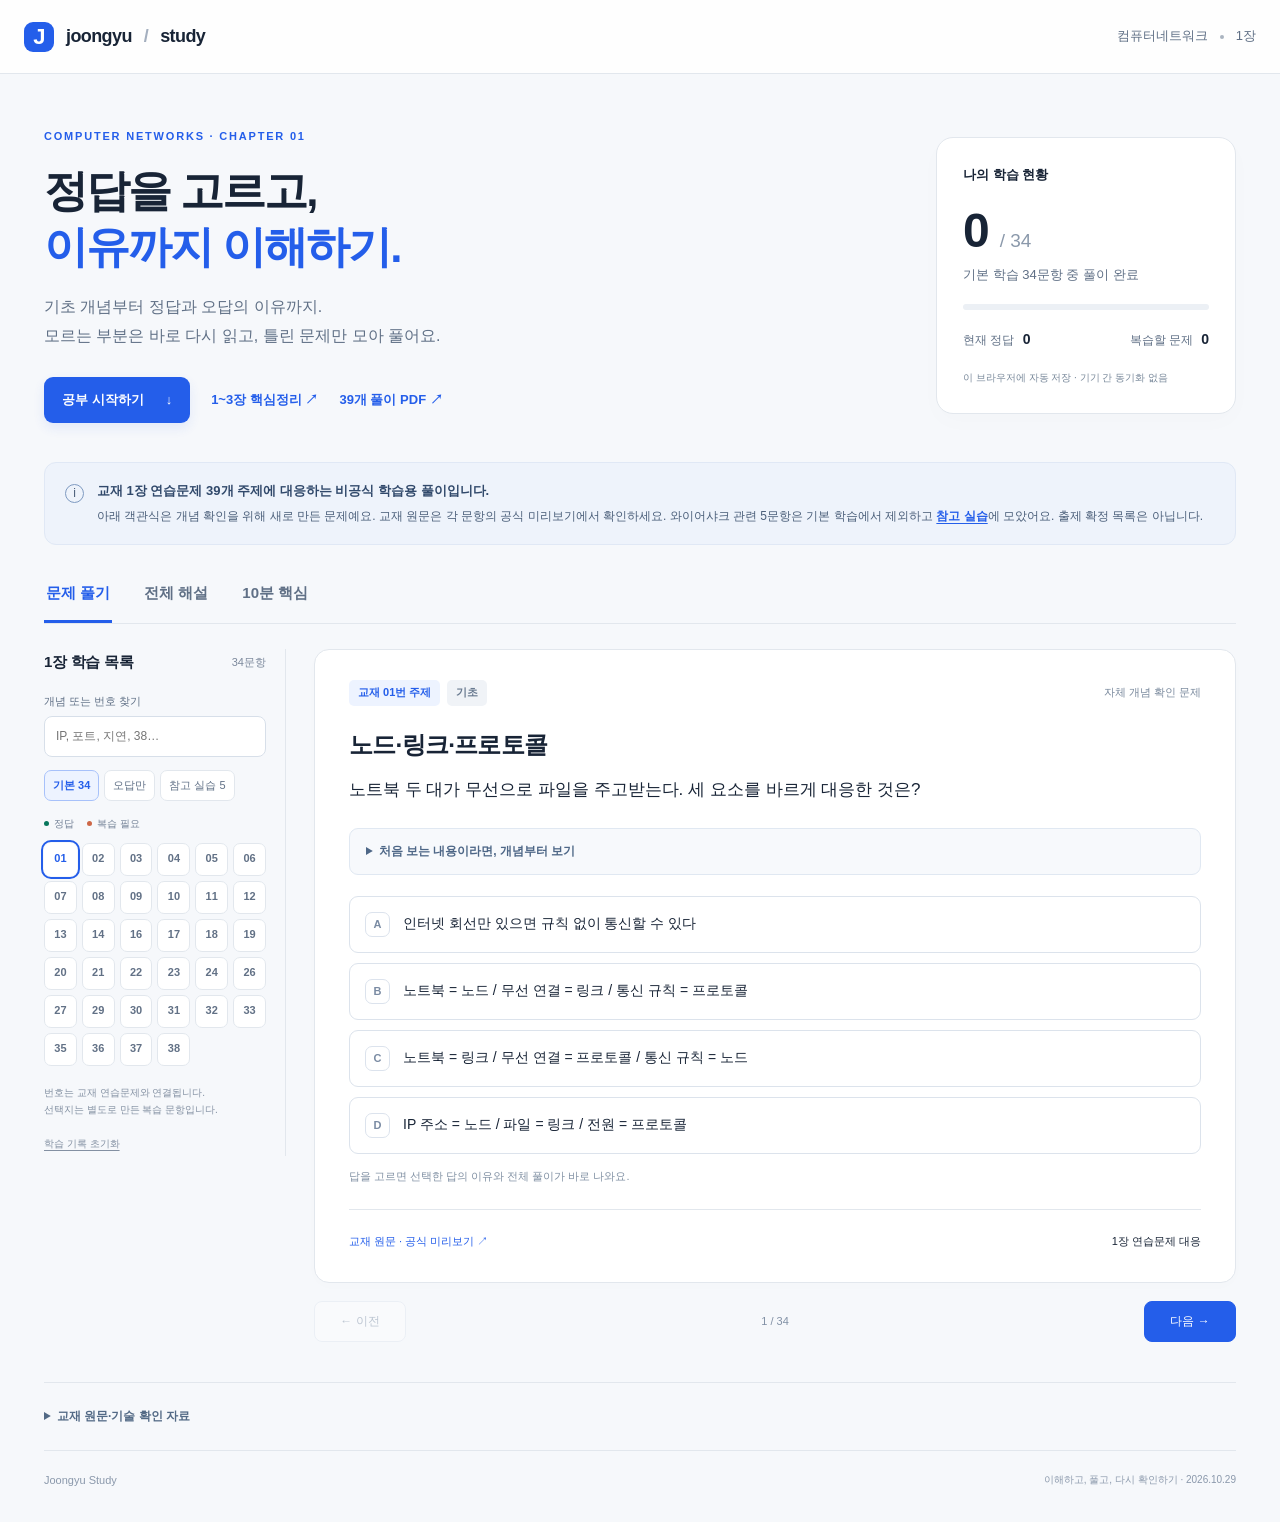
==== study/index.html @ d6a1cbd2 "Add interactive network study guide with explained answers at /study" ====
<!doctype html>
<html lang="ko">
<head>
  <meta charset="utf-8">
  <meta name="viewport" content="width=device-width,initial-scale=1">
  <meta name="theme-color" content="#2563eb">
  <meta name="description" content="컴퓨터네트워크 1장 39개 주제. 개념부터 정답·오답의 이유, 서술형 답안까지. 휴대폰에서 이어서 공부하세요.">
  <title>컴퓨터네트워크 · Joongyu Study</title>
  <link rel="icon" href="icon.svg" type="image/svg+xml">
  <link rel="stylesheet" href="style.css?v=20261029-1">
  <script defer src="data.js?v=20261029-1"></script>
  <script defer src="app.js?v=20261029-1"></script>
</head>
<body>
  <a class="skip" href="#workspace">학습으로 바로가기</a>
  <header class="topbar"><a class="brand" href="./"><span class="brand-icon">J</span> joongyu<span class="brand-slash">/</span><strong>study</strong></a><span class="top-meta">컴퓨터네트워크 <span class="dot"></span> 1장</span></header>
  <main>
    <section class="hero">
      <div><p class="eyebrow">COMPUTER NETWORKS · CHAPTER 01</p><h1>정답을 고르고,<br><span>이유까지 이해하기.</span></h1><p class="intro">기초 개념부터 정답과 오답의 이유까지.<br class="desktop-break"> 모르는 부분은 바로 다시 읽고, 틀린 문제만 모아 풀어요.</p><div class="hero-links"><a class="primary-link" href="#workspace">공부 시작하기 <span>↓</span></a><a href="notes.html">1~3장 핵심정리 ↗</a><a href="chapter1-solutions.pdf" target="_blank" rel="noopener">39개 풀이 PDF ↗</a></div></div>
      <aside class="progress-card" aria-label="학습 현황"><p>나의 학습 현황</p><div class="progress-number"><strong id="solved-count">0</strong><span>/ 34</span></div><p id="progress-label">기본 학습 34문항 중 풀이 완료</p><div class="track"><div id="progress-fill"></div></div><div class="progress-bottom"><span>현재 정답 <b id="correct-count">0</b></span><span>복습할 문제 <b id="wrong-count">0</b></span></div><small id="save-status">이 브라우저에 자동 저장 · 기기 간 동기화 없음</small></aside>
    </section>
    <div class="scope-note"><span class="note-symbol">i</span><div><strong>교재 1장 연습문제 39개 주제에 대응하는 비공식 학습용 풀이입니다.</strong><p>아래 객관식은 개념 확인을 위해 새로 만든 문제예요. 교재 원문은 각 문항의 공식 미리보기에서 확인하세요. 와이어샤크 관련 5문항은 기본 학습에서 제외하고 <button class="text-button" id="extra-shortcut">참고 실습</button>에 모았어요. 출제 확정 목록은 아닙니다.</p></div></div>
    <section id="workspace" class="workspace" aria-label="학습 공간">
      <div class="view-tabs" role="tablist" aria-label="학습 방식"><button role="tab" id="tab-quiz" aria-controls="quiz-view" aria-selected="true" data-view="quiz">문제 풀기</button><button role="tab" id="tab-read" aria-controls="read-view" aria-selected="false" data-view="read">전체 해설</button><button role="tab" id="tab-cram" aria-controls="cram-view" aria-selected="false" data-view="cram">10분 핵심</button></div>
      <div class="study-layout" id="study-layout">
        <aside class="sidebar"><div class="sidebar-heading"><h2>1장 학습 목록</h2><span id="list-count">34문항</span></div><label class="search-label" for="search">개념 또는 번호 찾기</label><input type="search" id="search" placeholder="IP, 포트, 지연, 38…" autocomplete="off"><div class="filters" aria-label="문제 범위"><button class="active" data-filter="core" aria-pressed="true">기본 34</button><button data-filter="wrong" aria-pressed="false">오답만</button><button data-filter="extra" aria-pressed="false">참고 실습 5</button></div><div class="legend"><span><i class="good-dot"></i> 정답</span><span><i class="bad-dot"></i> 복습 필요</span></div><nav id="question-nav" aria-label="문제 선택"></nav><p class="sidebar-foot">번호는 교재 연습문제와 연결됩니다.<br>선택지는 별도로 만든 복습 문항입니다.</p><button id="reset" class="reset">학습 기록 초기화</button></aside>
        <div class="content-area"><section id="quiz-view" role="tabpanel" aria-labelledby="tab-quiz"><div id="quiz"></div></section><section id="read-view" role="tabpanel" aria-labelledby="tab-read" hidden><div class="read-heading"><h2>개념부터 서술형 답안까지</h2><p>문항을 열면 개념, 풀이 순서, 답안 예시를 이어서 읽을 수 있어요.</p></div><div id="read-list"></div></section></div>
      </div>
      <section id="cram-view" role="tabpanel" aria-labelledby="tab-cram" hidden>
        <div class="cram-heading"><p class="eyebrow">LAST 10 MINUTES</p><h2>이유와 함께 기억할 여덟 가지</h2><p>1장 개념 복습용입니다. 전체 시험 범위 1~3장은 <a href="notes.html">핵심정리</a>에서 이어 보세요.</p></div>
        <div class="cram-grid">
          <article><span>01 / 주소</span><h3>IP는 목적지, MAC은 다음 전달 대상</h3><p>원격 서버로 보낼 때 목적지 IP는 서버, 첫 프레임의 목적지 MAC은 게이트웨이. 포트는 호스트 안의 통신 종점을 구분한다.</p><b>라우터마다 MAC은 바뀌어도 종단 IP는 보통 유지. NAT는 예외.</b></article>
          <article><span>02 / 계층</span><h3>세그먼트 → 패킷 → 프레임</h3><p>응용 데이터를 TCP 세그먼트에, 세그먼트를 IP 패킷에, 패킷을 링크 프레임에 넣는다. 수신은 역순이다.</p><b>스위치는 MAC, 라우터는 IP를 기준으로 전달.</b></article>
          <article><span>03 / 단위</span><h3>200 Mbps ÷ 8 = 25 MB/s</h3><p>1 byte는 8 bit. b와 B를 구분한다. 회선 속도는 실제 파일 처리량의 보장이 아니다.</p><b>bit → byte는 ÷8. 반대는 ×8.</b></article>
          <article><span>04 / 성능</span><h3>대역폭이 넓어도 지연은 클 수 있다</h3><p>전송 지연은 L/R, 전파 지연은 d/v. 큐잉·처리 지연도 있다. 실시간 통신은 지터와 손실도 중요하다.</p><b>많이 보낼 수 있는가 ≠ 빨리 도착하는가.</b></article>
          <article><span>05 / ping</span><h3>ICMP 성공이 웹 성공은 아니다</h3><p>ping은 도달성과 RTT의 단서다. 웹은 DNS, TCP 또는 QUIC, TLS, HTTP도 통과해야 한다.</p><b>ping 실패도 ICMP 차단 때문일 수 있다.</b></article>
          <article><span>06 / tracert</span><h3>한 홉의 RTT는 내 PC 기준 왕복 시간</h3><p>바로 앞 홉과의 구간 지연이 아니다. 별표는 탐색 응답을 못 받았다는 뜻이며 단선 확정은 아니다.</p><b>한 홉만 느림과 이후 홉도 계속 느림을 구분.</b></article>
          <article><span>07 / DNS</span><h3>이름 문제와 연결 문제를 나눠 보기</h3><p>IP는 되는데 이름을 못 찾으면 nslookup. IP가 여러 개 나오는 것은 CDN·부하 분산일 수 있다.</p><b>DNS 정상이어도 포트·TLS·앱은 따로 확인.</b></article>
          <article><span>08 / 서술형</span><h3>결론 → 이유 → 확인 방법 → 한계</h3><p>“게이트웨이는 되지만 외부 IP가 실패하므로 WAN·경로·정책을 조사한다. 다른 목적지와 앱도 비교하며 ICMP 차단 가능성은 남겨 둔다.”</p><b>무조건·항상으로 단정하기보다 근거로 범위를 좁히기.</b></article>
        </div>
      </section>
    </section>
    <details class="sources"><summary>교재 원문·기술 확인 자료</summary><p>진혜진, 『컴퓨터 네트워크: 와이어샤크, 패킷 트레이서와 함께하는』(한빛아카데미, 2026), 1장 연습문제 주제와 번호를 기준으로 작성한 자체 해설입니다. 출판사·교수자의 공식 답안이나 채점 기준은 아닙니다.</p><ul><li>공식 미리보기: <a href="https://preview2.hanbit.co.kr/books/lalc/#p=26" target="_blank" rel="noopener">1~17번</a> · <a href="https://preview2.hanbit.co.kr/books/lalc/#p=27" target="_blank" rel="noopener">18~29번</a> · <a href="https://preview2.hanbit.co.kr/books/lalc/#p=28" target="_blank" rel="noopener">30~39번</a></li><li>Microsoft Learn: <a href="https://learn.microsoft.com/en-us/windows-server/administration/windows-commands/ping">ping</a> · <a href="https://learn.microsoft.com/en-us/windows-server/administration/windows-commands/tracert">tracert</a> · <a href="https://learn.microsoft.com/en-us/windows-server/administration/windows-commands/ipconfig">ipconfig</a> · <a href="https://learn.microsoft.com/en-us/windows-server/administration/windows-commands/nslookup">nslookup</a> · <a href="https://learn.microsoft.com/en-us/powershell/module/nettcpip/test-netconnection">Test-NetConnection</a></li><li>프로토콜: <a href="https://www.rfc-editor.org/rfc/rfc791.html">IPv4 · RFC 791</a> · <a href="https://www.rfc-editor.org/rfc/rfc826">ARP · RFC 826</a></li><li>참고 실습: Wireshark <a href="https://wiki.wireshark.org/captureFilters">캡처 필터</a> · <a href="https://www.wireshark.org/docs/man-pages/wireshark-filter">표시 필터</a></li></ul><p>39번은 실험 설계 예시이며 실제 측정 결과가 아닙니다. 학습 기록은 현재 브라우저에만 저장됩니다.</p></details>
  </main>
  <footer>Joongyu Study <span>이해하고, 풀고, 다시 확인하기 · 2026.10.29</span></footer>
  <noscript><p>문제 풀기에는 JavaScript가 필요합니다. <a href="chapter1-solutions.pdf">전체 풀이 PDF</a>로 읽을 수 있습니다.</p></noscript>
</body>
</html>
---- study/style.css ----
:root{--blue:#245eea;--blue-pale:#edf3ff;--ink:#182436;--muted:#607086;--line:#e2e7ed;--green:#08775c;--red:#b74627;--paper:#fff;--bg:#f6f8fb;font-family:Inter,-apple-system,BlinkMacSystemFont,"Segoe UI","Apple SD Gothic Neo","Malgun Gothic",sans-serif;color-scheme:light}
*{box-sizing:border-box}body{margin:0;background:var(--bg);color:var(--ink);font-size:16px;line-height:1.75}button,input{font:inherit}button,a,input,summary{ -webkit-tap-highlight-color:transparent}button,a{touch-action:manipulation}button{cursor:pointer}a{color:var(--blue);text-underline-offset:4px}button:focus-visible,a:focus-visible,input:focus-visible,summary:focus-visible{outline:3px solid #6c96f4;outline-offset:4px}[hidden]{display:none!important}button:disabled{cursor:default}.skip{position:fixed;left:16px;top:-80px;z-index:99;background:white;padding:12px}.skip:focus{top:12px}.topbar{height:74px;border-bottom:1px solid var(--line);display:flex;align-items:center;justify-content:space-between;padding:0 max(24px,calc((100% - 1240px)/2));background:#ffffffd9}.brand{display:flex;align-items:center;gap:9px;color:var(--ink);text-decoration:none;font-size:18px;font-weight:600;letter-spacing:-.6px}.brand strong{font-weight:750}.brand-icon{width:30px;height:30px;border-radius:9px;background:var(--blue);color:white;text-align:center;line-height:29px;font-size:22px;margin-right:3px}.brand-slash{color:#a4afbf;margin:0 3px}.top-meta{font-size:13px;color:var(--muted);display:flex;gap:12px;align-items:center}.dot{height:4px;width:4px;border-radius:50%;background:#aab4c0}main{max-width:1240px;margin:0 auto;padding:0 24px}.hero{display:grid;grid-template-columns:1fr 300px;align-items:center;gap:60px;padding:53px 0 39px}.eyebrow{font-size:11px;font-weight:750;letter-spacing:1.8px;color:var(--blue);margin:0 0 17px}h1{font-size:44px;line-height:1.27;letter-spacing:-2px;margin:0 0 18px;font-weight:780}h1 span{color:var(--blue)}.intro{font-size:16px;color:var(--muted);margin:0;line-height:1.8}.hero-links{display:flex;align-items:center;gap:21px;margin-top:26px;font-size:13px;flex-wrap:wrap}.hero-links a{text-decoration:none;font-weight:650}.hero-links .primary-link{background:var(--blue);color:white;border-radius:9px;padding:12px 18px;display:flex;gap:22px;box-shadow:0 5px 12px #245eea19}.progress-card{border:1px solid var(--line);background:white;border-radius:17px;padding:26px;box-shadow:0 8px 25px #18365804}.progress-card p{font-size:13px;margin:0;color:var(--muted)}.progress-card>p:first-child{font-weight:650;color:var(--ink)}.progress-number{display:flex;align-items:baseline;gap:12px;margin:10px 0 0}.progress-number strong{font-size:48px;letter-spacing:-2px;line-height:1.4}.progress-number span{color:#8b99ab;font-size:19px}.track{height:6px;border-radius:8px;background:#ecf0f5;margin:17px 0}.track>div{height:100%;width:0;background:var(--blue);border-radius:8px;transition:width .25s}.progress-bottom{display:flex;justify-content:space-between;font-size:12px;color:var(--muted)}.progress-bottom b{margin-left:5px;font-size:14px;color:var(--ink)}.progress-card small{display:block;font-size:10px;color:#78889a;margin-top:18px}.scope-note{display:flex;gap:13px;background:#eef3fb;border:1px solid #e0e8f5;padding:17px 20px;border-radius:12px;font-size:12px;color:#4b5f7a;margin-bottom:35px}.scope-note strong{color:#31496b;font-size:13px}.scope-note p{margin:3px 0 0}.note-symbol{flex:0 0 19px;height:19px;line-height:17px;border:1px solid #7e9ac1;border-radius:50%;text-align:center;margin-top:4px;font-size:12px}.text-button{border:0;padding:0;background:none;text-decoration:underline;text-underline-offset:3px;color:var(--blue);font-size:inherit;font-weight:650}.workspace{scroll-margin-top:20px}.view-tabs{display:flex;gap:30px;border-bottom:1px solid var(--line);margin-bottom:25px}.view-tabs button{border:0;border-bottom:3px solid transparent;background:transparent;color:var(--muted);padding:0 2px 14px;font-weight:650;font-size:15px}.view-tabs button[aria-selected=true]{color:var(--blue);border-color:var(--blue)}.study-layout{display:grid;grid-template-columns:242px minmax(0,1fr);gap:28px;align-items:start}.sidebar{position:sticky;top:18px;padding-right:19px;border-right:1px solid var(--line)}.sidebar-heading{display:flex;align-items:center;justify-content:space-between;margin-bottom:16px}.sidebar h2{font-size:15px;margin:0;letter-spacing:-.3px}.sidebar-heading>span{color:#7b889b;font-size:11px}.search-label{font-size:11px;color:var(--muted);display:block;margin-bottom:5px}input[type=search]{width:100%;min-width:0;border:1px solid #d7dfe9;background:white;border-radius:8px;padding:9px 11px;font-size:12px;color:var(--ink)}.filters{display:flex;flex-wrap:wrap;gap:5px;margin:13px 0}.filters button{border:1px solid var(--line);background:white;color:var(--muted);padding:5px 8px;border-radius:7px;font-size:11px;white-space:nowrap}.filters button.active{color:var(--blue);background:var(--blue-pale);border-color:#a7c1fa;font-weight:700}.legend{display:flex;gap:13px;color:#738196;font-size:10px;margin:14px 0 10px}.legend span{display:flex;align-items:center;gap:5px}.good-dot,.bad-dot{height:5px;width:5px;border-radius:50%;background:var(--green)}.bad-dot{background:#cd6747}#question-nav{display:grid;grid-template-columns:repeat(6,1fr);gap:5px}.number{border:1px solid var(--line);background:white;border-radius:7px;height:33px;color:#627186;font-size:11px;font-weight:650;position:relative}.number.done{background:#ecf8f2;color:var(--green);border-color:#b7dfd0}.number.wrong{background:#fff2ec;color:var(--red);border-color:#efc3b4}.number.current{outline:2px solid var(--blue);outline-offset:1px;color:var(--blue);border-color:transparent}.number .status-mark{position:absolute;right:1px;bottom:-3px;font-size:8px}.sidebar-foot{font-size:10px;color:#8390a2;line-height:1.7;margin-top:18px}.reset{border:0;padding:3px 0;background:transparent;font-size:10px;color:#8390a2;text-decoration:underline;text-underline-offset:3px}.question-card{border:1px solid var(--line);border-radius:15px;background:white;padding:30px 34px;box-shadow:0 3px 16px #15254203}.question-meta{display:flex;justify-content:space-between;gap:10px;align-items:center;font-size:11px;color:#78889c;margin-bottom:21px}.pills{display:flex;gap:7px;flex-wrap:wrap}.pill{padding:3px 9px;background:#f0f3f7;color:#697a90;border-radius:5px;font-weight:600}.pill.blue{background:var(--blue-pale);color:var(--blue)}.pill.orange{background:#fff1e8;color:#9d5b1a}.question-card h2{font-size:24px;line-height:1.5;letter-spacing:-.7px;margin:0 0 12px}.prompt{margin:0 0 23px;font-size:17px;line-height:1.8;font-weight:500;word-break:keep-all;overflow-wrap:anywhere}.concept-before{margin:0 0 21px;border:1px solid #e0e8f2;background:#f7f9fc;border-radius:9px;padding:12px 16px}.concept-before summary{font-size:12px;color:#4e6787;cursor:pointer;font-weight:650}.concept-before p{font-size:14px;margin:12px 0 0;color:#4a5e76}.answers{display:grid;gap:10px}.option{display:flex;gap:13px;align-items:flex-start;text-align:left;width:100%;background:white;border:1px solid #dce3ec;padding:15px;border-radius:9px;color:var(--ink);font-size:14px;line-height:1.7;transition:border-color .15s,background .15s}.option:hover:not(:disabled){border-color:#8faef0;background:#f8faff}.letter{border:1px solid #dce3ed;display:grid;place-items:center;flex:0 0 25px;height:25px;border-radius:7px;font-size:11px;font-weight:700;color:#7a8ba3;background:white}.option.correct{background:#eef9f4;border-color:#8dcab5}.option.correct .letter{background:var(--green);color:white;border-color:var(--green)}.option.incorrect{background:#fff4ee;border-color:#e3ad98}.option.incorrect .letter{background:var(--red);border-color:var(--red);color:white}.option.dimmed{color:#8090a4;background:#fafbfc;border-color:#e9edf2}.option-text{flex:1}.option-tag{display:block;font-size:11px;font-weight:700;margin-top:3px;color:var(--green)}.incorrect .option-tag{color:var(--red)}.answer-hint{font-size:11px;color:#8090a3;margin:13px 0 0}.feedback{margin-top:26px;padding-top:24px;border-top:1px solid var(--line)}.feedback-top{display:flex;gap:10px;align-items:center;margin-bottom:17px}.result-icon{height:28px;width:28px;border-radius:50%;background:#e2f4eb;color:var(--green);text-align:center;font-size:16px;line-height:28px}.feedback.is-wrong .result-icon{background:#fce8dd;color:var(--red)}.feedback-top h3{margin:0;font-size:19px;letter-spacing:-.4px}.reason-block{padding:16px 19px;border-radius:9px;background:#f0f8f4;font-size:14px;color:#285b4b;margin-bottom:12px}.reason-block.wrong-reason{background:#fff3ec;color:#8b442f}.reason-block strong{font-size:12px;display:block;margin-bottom:6px}.reason-block p{margin:0}.lesson-block{margin-top:24px}.lesson-block h3{font-size:15px;letter-spacing:-.3px;margin:0 0 10px}.lesson-block h3 span{display:inline-block;color:var(--blue);font-size:10px;padding:2px 7px;border-radius:4px;background:var(--blue-pale);margin-right:7px;vertical-align:2px}.lesson-block p,.lesson-block li{font-size:14px;line-height:1.9;color:#43566f}.lesson-block p{margin:0}.steps{padding-left:21px;margin:0}.steps li{padding-left:4px;margin:7px 0}.model-answer{border-left:3px solid #749bf0;background:#f5f8ff;padding:15px 18px;border-radius:0 8px 8px 0}.remember{background:#182f53;color:#eaf1ff;border-radius:9px;padding:14px 18px;margin-top:22px;font-size:13px;line-height:1.7}.remember strong{display:block;font-size:10px;font-weight:650;color:#b7cef3;margin-bottom:5px;letter-spacing:1px}.alternative-reasons{border:1px solid var(--line);border-radius:9px;padding:13px 16px;margin:20px 0}.alternative-reasons summary{font-size:12px;font-weight:650;color:#5e7089;cursor:pointer}.alternative{padding-top:13px;font-size:13px}.alternative b{font-weight:650}.alternative p{color:var(--muted);margin:4px 0 0;font-size:12px;line-height:1.8}.question-footer{display:flex;justify-content:space-between;gap:15px;align-items:center;padding-top:22px;margin-top:23px;border-top:1px solid var(--line);font-size:11px}.question-footer a{text-decoration:none}.question-footer button{background:white;border:0;color:#6c7f98;font-size:11px;padding:4px}.navigation{display:flex;justify-content:space-between;align-items:center;gap:10px;margin-top:18px}.navigation button{background:white;border:1px solid #d7e0ec;border-radius:8px;padding:9px 17px;font-size:12px;color:#536a87;min-width:92px}.navigation button.next{color:white;background:var(--blue);border-color:var(--blue)}.navigation button:disabled{opacity:.35}.navigation span{font-size:11px;color:#8190a5}.empty{border:1px dashed #ccd8e6;border-radius:15px;padding:60px 25px;text-align:center;background:white}.empty h2{font-size:20px}.empty p{color:var(--muted);font-size:14px}.empty button{padding:10px 18px;color:white;background:var(--blue);border:0;border-radius:8px;font-size:13px}.read-heading h2{font-size:23px;letter-spacing:-.8px;margin:0 0 8px}.read-heading p{font-size:13px;color:var(--muted);margin:0 0 23px}.read-item{border:1px solid var(--line);background:white;border-radius:12px;margin-bottom:11px;padding:19px 23px}.read-item>summary{cursor:pointer;font-size:15px;font-weight:650;list-style:none;display:flex;gap:12px;align-items:center}.read-item>summary::-webkit-details-marker{display:none}.read-item>summary::after{content:'+';margin-left:auto;color:#8396b1}.read-item[open]>summary::after{content:'−'}.read-no{color:var(--blue);font-size:11px;min-width:27px}.read-item .lesson-block:first-of-type{margin-top:20px}.read-item .source-link{display:inline-block;font-size:11px;margin-top:15px}.cram-heading{margin:0 0 27px}.cram-heading h2{font-size:28px;letter-spacing:-1px;margin:0 0 8px}.cram-heading p:not(.eyebrow){font-size:14px;color:var(--muted)}.cram-grid{display:grid;grid-template-columns:1fr 1fr;gap:17px}.cram-grid article{border:1px solid var(--line);padding:25px 28px;background:white;border-radius:13px}.cram-grid article>span{color:var(--blue);font-size:10px;letter-spacing:1px;font-weight:700}.cram-grid h3{font-size:18px;margin:12px 0 9px;line-height:1.6;letter-spacing:-.5px}.cram-grid p{font-size:14px;color:var(--muted);margin:0 0 14px}.cram-grid b{font-size:12px;color:#385e98;line-height:1.8;display:block;background:#f4f7fc;padding:10px 12px;border-radius:6px}.sources{margin-top:40px;border-top:1px solid var(--line);padding:23px 0;font-size:12px;color:#708197}.sources summary{cursor:pointer;font-weight:600;color:#536a86}.sources p{max-width:1000px}.sources li{margin:8px 0}footer{max-width:1192px;margin:0 auto;padding:20px 0 32px;display:flex;justify-content:space-between;border-top:1px solid var(--line);color:#8a98ab;font-size:11px}footer>span{font-size:10px}
@media(min-width:1450px){.hero{padding-top:65px;padding-bottom:47px}main{max-width:1300px}.topbar{padding-inline:max(24px,calc((100% - 1252px)/2))}.study-layout{grid-template-columns:252px minmax(0,1fr);gap:35px}}
@media(max-width:900px){.hero{gap:25px;grid-template-columns:1fr 255px}h1{font-size:38px}.hero-links{gap:14px;font-size:12px}.study-layout{grid-template-columns:200px minmax(0,1fr);gap:20px}.sidebar{padding-right:14px}#question-nav{grid-template-columns:repeat(5,1fr)}.question-card{padding:25px}.filters button{font-size:10px}.question-card h2{font-size:22px}}
@media(max-width:680px){body{font-size:15px}.topbar{height:60px;padding:0 19px}.brand{font-size:16px}.brand-icon{width:27px;height:27px;line-height:26px;font-size:19px}.top-meta{font-size:10px;gap:7px}main{padding:0 16px}.hero{grid-template-columns:1fr;gap:24px;padding:32px 2px 26px}.eyebrow{font-size:9px;letter-spacing:1.4px;margin-bottom:13px}h1{font-size:35px;letter-spacing:-1.5px}.intro{font-size:14px}.desktop-break{display:none}.hero-links{margin-top:20px;gap:12px;font-size:11px}.hero-links .primary-link{padding:11px 14px;gap:12px}.progress-card{padding:17px 20px;display:grid;grid-template-columns:1fr auto;gap:2px 12px;align-items:center}.progress-card>p:first-child{grid-column:1;font-size:12px}.progress-number{grid-column:2;grid-row:1/3;margin:0;gap:7px}.progress-number strong{font-size:32px}.progress-number span{font-size:14px}#progress-label{font-size:10px}.track{grid-column:1/3;margin:10px 0}.progress-bottom{grid-column:1/3;font-size:11px}.progress-card small{grid-column:1/3;margin-top:10px;font-size:9px}.scope-note{margin-bottom:27px;font-size:11px;padding:14px;gap:10px}.scope-note strong{font-size:11px}.view-tabs{gap:26px;margin-bottom:19px}.view-tabs button{font-size:14px;padding-bottom:12px}.study-layout{display:block}.sidebar{position:static;border:0;padding:0;margin-bottom:20px}.sidebar-heading{margin-bottom:10px}.sidebar h2{font-size:13px}.search-label{display:none}input[type=search]{padding:9px 12px;font-size:13px}.filters{margin:10px 0;gap:7px}.filters button{font-size:11px;padding:6px 12px}.legend{margin:10px 0;font-size:10px}#question-nav{grid-template-columns:repeat(10,1fr);gap:5px}.number{height:29px;font-size:10px;border-radius:5px}.sidebar-foot{display:none}.reset{display:block;margin-top:10px;margin-left:auto;font-size:9px}.question-card{padding:21px 18px;border-radius:12px}.question-meta{font-size:10px;margin-bottom:17px;gap:6px}.pills{gap:5px}.pill{font-size:9px;padding:3px 7px}.question-card h2{font-size:21px;letter-spacing:-.6px}.prompt{font-size:16px;margin-bottom:20px}.concept-before{padding:11px 13px}.concept-before summary{font-size:12px}.concept-before p{font-size:14px}.option{font-size:14px;line-height:1.8;padding:13px 12px;gap:10px}.letter{flex-basis:23px;width:23px;height:23px;font-size:10px;margin-top:2px}.feedback-top h3{font-size:18px}.reason-block{padding:14px;font-size:14px}.lesson-block p,.lesson-block li{font-size:14px;line-height:1.95}.lesson-block h3{font-size:14px}.model-answer{padding:13px}.remember{padding:13px;font-size:13px}.question-footer{font-size:10px;gap:8px}.question-footer button{font-size:10px}.navigation{margin-top:15px}.navigation button{padding:11px 15px;font-size:12px}.cram-heading h2{font-size:24px}.cram-grid{grid-template-columns:1fr;gap:12px}.cram-grid article{padding:22px}.read-item{padding:18px 16px}.read-item>summary{font-size:14px;gap:8px}.sources{font-size:11px;margin-top:30px}footer{margin:0 16px;gap:15px;font-size:10px}footer>span{font-size:9px;text-align:right;max-width:210px}}
@media(prefers-reduced-motion:reduce){*{transition:none!important;scroll-behavior:auto!important}}
@media print{.topbar,.hero,.scope-note,.sidebar,.view-tabs,.sources,footer,.navigation,.question-footer,.answers,.answer-hint{display:none!important}body{background:white}.study-layout{display:block}main{max-width:none;padding:0}.question-card,.read-item,.cram-grid article{box-shadow:none;border:0;padding:10px 0;break-inside:avoid}.read-item>summary{font-size:16pt}.lesson-block p,.lesson-block li{font-size:10pt}.read-item:not([open]){display:none}.feedback{border:0}.cram-grid{display:block}a{color:inherit}}
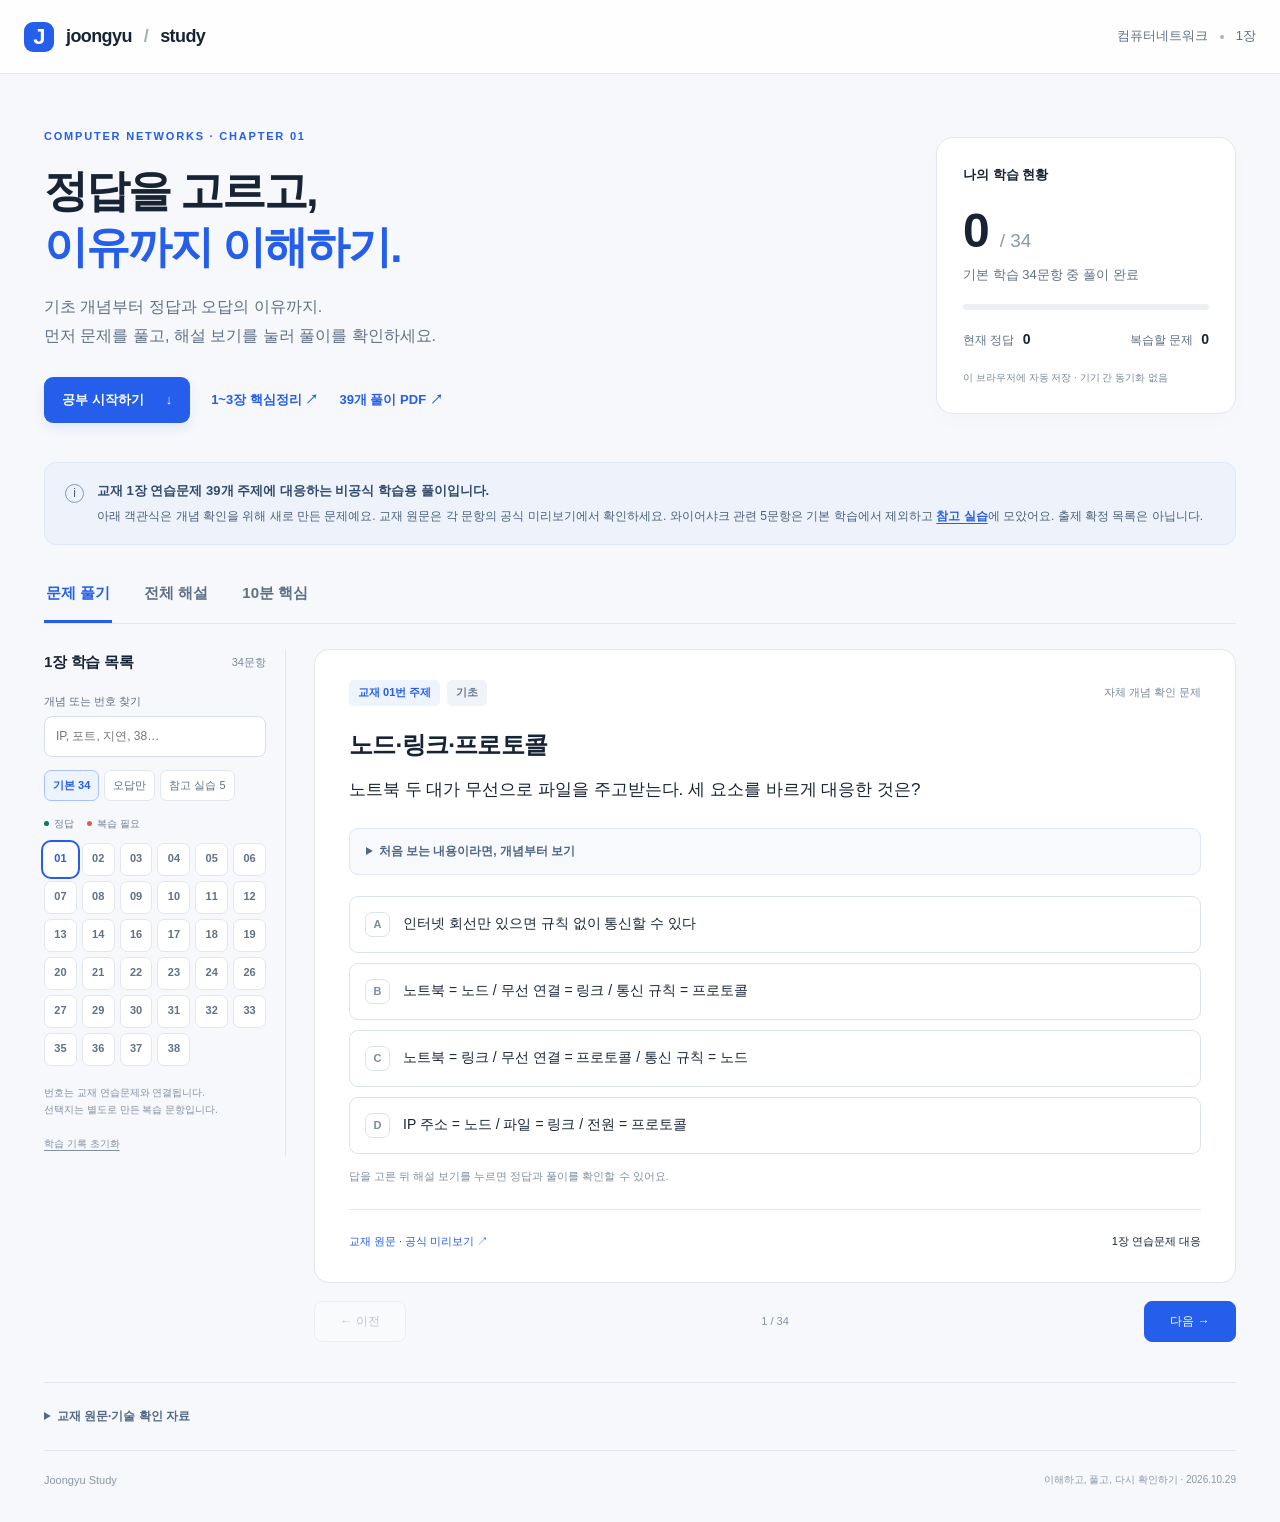
==== commit 809a7411: "Show quiz explanations only when requested" ====
--- a/study/index.html
+++ b/study/index.html
@@ -7,16 +7,16 @@
   <meta name="description" content="컴퓨터네트워크 1장 39개 주제. 개념부터 정답·오답의 이유, 서술형 답안까지. 휴대폰에서 이어서 공부하세요.">
   <title>컴퓨터네트워크 · Joongyu Study</title>
   <link rel="icon" href="icon.svg" type="image/svg+xml">
-  <link rel="stylesheet" href="style.css?v=20261029-1">
+  <link rel="stylesheet" href="style.css?v=20261029-2">
   <script defer src="data.js?v=20261029-1"></script>
-  <script defer src="app.js?v=20261029-1"></script>
+  <script defer src="app.js?v=20261029-2"></script>
 </head>
 <body>
   <a class="skip" href="#workspace">학습으로 바로가기</a>
   <header class="topbar"><a class="brand" href="./"><span class="brand-icon">J</span> joongyu<span class="brand-slash">/</span><strong>study</strong></a><span class="top-meta">컴퓨터네트워크 <span class="dot"></span> 1장</span></header>
   <main>
     <section class="hero">
-      <div><p class="eyebrow">COMPUTER NETWORKS · CHAPTER 01</p><h1>정답을 고르고,<br><span>이유까지 이해하기.</span></h1><p class="intro">기초 개념부터 정답과 오답의 이유까지.<br class="desktop-break"> 모르는 부분은 바로 다시 읽고, 틀린 문제만 모아 풀어요.</p><div class="hero-links"><a class="primary-link" href="#workspace">공부 시작하기 <span>↓</span></a><a href="notes.html">1~3장 핵심정리 ↗</a><a href="chapter1-solutions.pdf" target="_blank" rel="noopener">39개 풀이 PDF ↗</a></div></div>
+      <div><p class="eyebrow">COMPUTER NETWORKS · CHAPTER 01</p><h1>정답을 고르고,<br><span>이유까지 이해하기.</span></h1><p class="intro">기초 개념부터 정답과 오답의 이유까지.<br class="desktop-break"> 먼저 문제를 풀고, 해설 보기를 눌러 풀이를 확인하세요.</p><div class="hero-links"><a class="primary-link" href="#workspace">공부 시작하기 <span>↓</span></a><a href="notes.html">1~3장 핵심정리 ↗</a><a href="chapter1-solutions.pdf" target="_blank" rel="noopener">39개 풀이 PDF ↗</a></div></div>
       <aside class="progress-card" aria-label="학습 현황"><p>나의 학습 현황</p><div class="progress-number"><strong id="solved-count">0</strong><span>/ 34</span></div><p id="progress-label">기본 학습 34문항 중 풀이 완료</p><div class="track"><div id="progress-fill"></div></div><div class="progress-bottom"><span>현재 정답 <b id="correct-count">0</b></span><span>복습할 문제 <b id="wrong-count">0</b></span></div><small id="save-status">이 브라우저에 자동 저장 · 기기 간 동기화 없음</small></aside>
     </section>
     <div class="scope-note"><span class="note-symbol">i</span><div><strong>교재 1장 연습문제 39개 주제에 대응하는 비공식 학습용 풀이입니다.</strong><p>아래 객관식은 개념 확인을 위해 새로 만든 문제예요. 교재 원문은 각 문항의 공식 미리보기에서 확인하세요. 와이어샤크 관련 5문항은 기본 학습에서 제외하고 <button class="text-button" id="extra-shortcut">참고 실습</button>에 모았어요. 출제 확정 목록은 아닙니다.</p></div></div>
--- a/study/style.css
+++ b/study/style.css
@@ -5,3 +5,5 @@
 @media(max-width:680px){body{font-size:15px}.topbar{height:60px;padding:0 19px}.brand{font-size:16px}.brand-icon{width:27px;height:27px;line-height:26px;font-size:19px}.top-meta{font-size:10px;gap:7px}main{padding:0 16px}.hero{grid-template-columns:1fr;gap:24px;padding:32px 2px 26px}.eyebrow{font-size:9px;letter-spacing:1.4px;margin-bottom:13px}h1{font-size:35px;letter-spacing:-1.5px}.intro{font-size:14px}.desktop-break{display:none}.hero-links{margin-top:20px;gap:12px;font-size:11px}.hero-links .primary-link{padding:11px 14px;gap:12px}.progress-card{padding:17px 20px;display:grid;grid-template-columns:1fr auto;gap:2px 12px;align-items:center}.progress-card>p:first-child{grid-column:1;font-size:12px}.progress-number{grid-column:2;grid-row:1/3;margin:0;gap:7px}.progress-number strong{font-size:32px}.progress-number span{font-size:14px}#progress-label{font-size:10px}.track{grid-column:1/3;margin:10px 0}.progress-bottom{grid-column:1/3;font-size:11px}.progress-card small{grid-column:1/3;margin-top:10px;font-size:9px}.scope-note{margin-bottom:27px;font-size:11px;padding:14px;gap:10px}.scope-note strong{font-size:11px}.view-tabs{gap:26px;margin-bottom:19px}.view-tabs button{font-size:14px;padding-bottom:12px}.study-layout{display:block}.sidebar{position:static;border:0;padding:0;margin-bottom:20px}.sidebar-heading{margin-bottom:10px}.sidebar h2{font-size:13px}.search-label{display:none}input[type=search]{padding:9px 12px;font-size:13px}.filters{margin:10px 0;gap:7px}.filters button{font-size:11px;padding:6px 12px}.legend{margin:10px 0;font-size:10px}#question-nav{grid-template-columns:repeat(10,1fr);gap:5px}.number{height:29px;font-size:10px;border-radius:5px}.sidebar-foot{display:none}.reset{display:block;margin-top:10px;margin-left:auto;font-size:9px}.question-card{padding:21px 18px;border-radius:12px}.question-meta{font-size:10px;margin-bottom:17px;gap:6px}.pills{gap:5px}.pill{font-size:9px;padding:3px 7px}.question-card h2{font-size:21px;letter-spacing:-.6px}.prompt{font-size:16px;margin-bottom:20px}.concept-before{padding:11px 13px}.concept-before summary{font-size:12px}.concept-before p{font-size:14px}.option{font-size:14px;line-height:1.8;padding:13px 12px;gap:10px}.letter{flex-basis:23px;width:23px;height:23px;font-size:10px;margin-top:2px}.feedback-top h3{font-size:18px}.reason-block{padding:14px;font-size:14px}.lesson-block p,.lesson-block li{font-size:14px;line-height:1.95}.lesson-block h3{font-size:14px}.model-answer{padding:13px}.remember{padding:13px;font-size:13px}.question-footer{font-size:10px;gap:8px}.question-footer button{font-size:10px}.navigation{margin-top:15px}.navigation button{padding:11px 15px;font-size:12px}.cram-heading h2{font-size:24px}.cram-grid{grid-template-columns:1fr;gap:12px}.cram-grid article{padding:22px}.read-item{padding:18px 16px}.read-item>summary{font-size:14px;gap:8px}.sources{font-size:11px;margin-top:30px}footer{margin:0 16px;gap:15px;font-size:10px}footer>span{font-size:9px;text-align:right;max-width:210px}}
 @media(prefers-reduced-motion:reduce){*{transition:none!important;scroll-behavior:auto!important}}
 @media print{.topbar,.hero,.scope-note,.sidebar,.view-tabs,.sources,footer,.navigation,.question-footer,.answers,.answer-hint{display:none!important}body{background:white}.study-layout{display:block}main{max-width:none;padding:0}.question-card,.read-item,.cram-grid article{box-shadow:none;border:0;padding:10px 0;break-inside:avoid}.read-item>summary{font-size:16pt}.lesson-block p,.lesson-block li{font-size:10pt}.read-item:not([open]){display:none}.feedback{border:0}.cram-grid{display:block}a{color:inherit}}
+
+.option.selected{background:var(--blue-pale);border-color:#8faef0}.option.selected .letter{background:var(--blue);color:white;border-color:var(--blue)}.option.selected .option-tag{color:var(--blue)}.solution{margin-top:20px}.solution>summary{display:inline-block;list-style:none;cursor:pointer;border:1px solid #a7c1fa;border-radius:8px;background:var(--blue-pale);color:var(--blue);font-size:14px;font-weight:650;padding:10px 20px}.solution>summary::-webkit-details-marker{display:none}.solution .hide-solution,.solution[open] .show-solution{display:none}.solution[open] .hide-solution{display:inline}.solution .feedback{margin-top:18px}
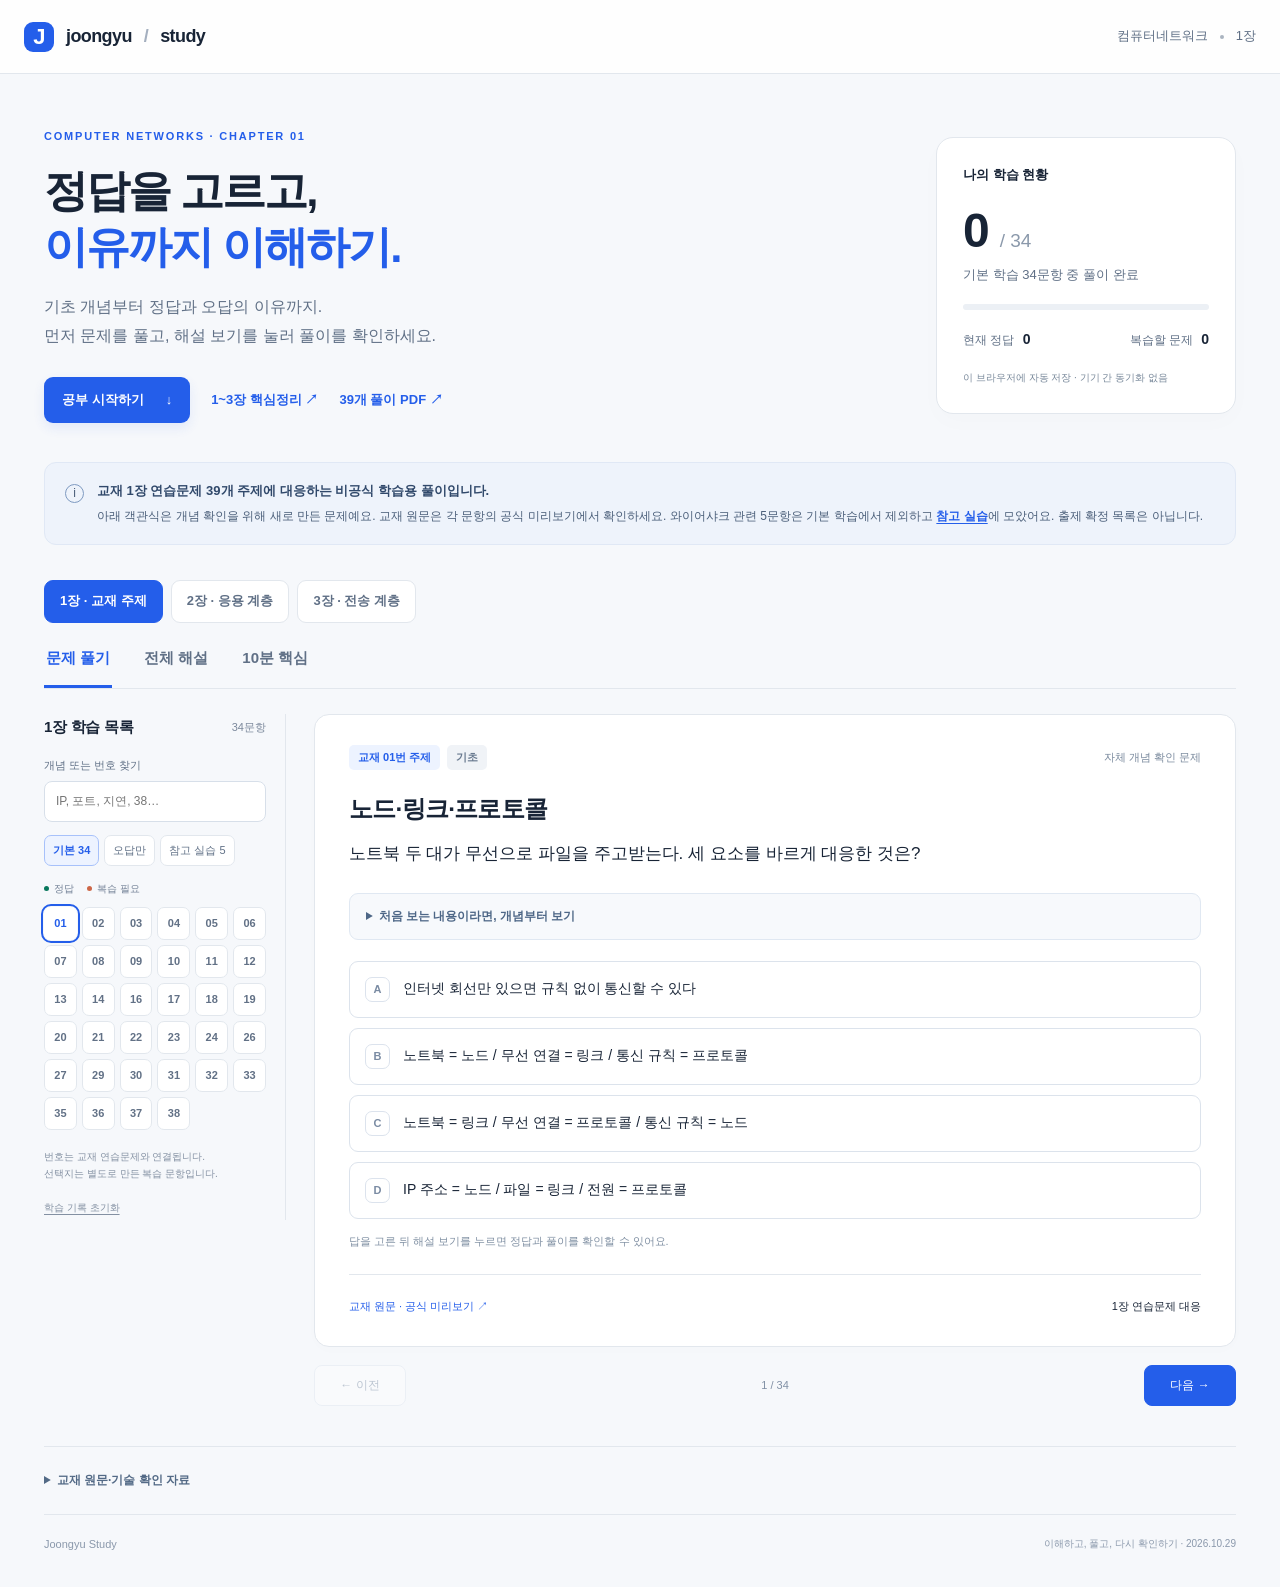
==== commit d41a4ead: "Add lecture-based chapter 2 and 3 practice with explained choices" ====
--- a/study/index.html
+++ b/study/index.html
@@ -7,9 +7,9 @@
   <meta name="description" content="컴퓨터네트워크 1장 39개 주제. 개념부터 정답·오답의 이유, 서술형 답안까지. 휴대폰에서 이어서 공부하세요.">
   <title>컴퓨터네트워크 · Joongyu Study</title>
   <link rel="icon" href="icon.svg" type="image/svg+xml">
-  <link rel="stylesheet" href="style.css?v=20261029-2">
+  <link rel="stylesheet" href="style.css?v=20261029-3">
   <script defer src="data.js?v=20261029-1"></script>
-  <script defer src="app.js?v=20261029-2"></script>
+  <script defer src="app.js?v=20261029-3"></script>
 </head>
 <body>
   <a class="skip" href="#workspace">학습으로 바로가기</a>
@@ -21,6 +21,7 @@
     </section>
     <div class="scope-note"><span class="note-symbol">i</span><div><strong>교재 1장 연습문제 39개 주제에 대응하는 비공식 학습용 풀이입니다.</strong><p>아래 객관식은 개념 확인을 위해 새로 만든 문제예요. 교재 원문은 각 문항의 공식 미리보기에서 확인하세요. 와이어샤크 관련 5문항은 기본 학습에서 제외하고 <button class="text-button" id="extra-shortcut">참고 실습</button>에 모았어요. 출제 확정 목록은 아닙니다.</p></div></div>
     <section id="workspace" class="workspace" aria-label="학습 공간">
+      <nav class="chapter-nav" aria-label="장 선택"><a href="./" aria-current="page">1장 · 교재 주제</a><a href="chapter2.html">2장 · 응용 계층</a><a href="chapter3.html">3장 · 전송 계층</a></nav>
       <div class="view-tabs" role="tablist" aria-label="학습 방식"><button role="tab" id="tab-quiz" aria-controls="quiz-view" aria-selected="true" data-view="quiz">문제 풀기</button><button role="tab" id="tab-read" aria-controls="read-view" aria-selected="false" data-view="read">전체 해설</button><button role="tab" id="tab-cram" aria-controls="cram-view" aria-selected="false" data-view="cram">10분 핵심</button></div>
       <div class="study-layout" id="study-layout">
         <aside class="sidebar"><div class="sidebar-heading"><h2>1장 학습 목록</h2><span id="list-count">34문항</span></div><label class="search-label" for="search">개념 또는 번호 찾기</label><input type="search" id="search" placeholder="IP, 포트, 지연, 38…" autocomplete="off"><div class="filters" aria-label="문제 범위"><button class="active" data-filter="core" aria-pressed="true">기본 34</button><button data-filter="wrong" aria-pressed="false">오답만</button><button data-filter="extra" aria-pressed="false">참고 실습 5</button></div><div class="legend"><span><i class="good-dot"></i> 정답</span><span><i class="bad-dot"></i> 복습 필요</span></div><nav id="question-nav" aria-label="문제 선택"></nav><p class="sidebar-foot">번호는 교재 연습문제와 연결됩니다.<br>선택지는 별도로 만든 복습 문항입니다.</p><button id="reset" class="reset">학습 기록 초기화</button></aside>
--- a/study/style.css
+++ b/study/style.css
@@ -7,3 +7,5 @@
 @media print{.topbar,.hero,.scope-note,.sidebar,.view-tabs,.sources,footer,.navigation,.question-footer,.answers,.answer-hint{display:none!important}body{background:white}.study-layout{display:block}main{max-width:none;padding:0}.question-card,.read-item,.cram-grid article{box-shadow:none;border:0;padding:10px 0;break-inside:avoid}.read-item>summary{font-size:16pt}.lesson-block p,.lesson-block li{font-size:10pt}.read-item:not([open]){display:none}.feedback{border:0}.cram-grid{display:block}a{color:inherit}}
 
 .option.selected{background:var(--blue-pale);border-color:#8faef0}.option.selected .letter{background:var(--blue);color:white;border-color:var(--blue)}.option.selected .option-tag{color:var(--blue)}.solution{margin-top:20px}.solution>summary{display:inline-block;list-style:none;cursor:pointer;border:1px solid #a7c1fa;border-radius:8px;background:var(--blue-pale);color:var(--blue);font-size:14px;font-weight:650;padding:10px 20px}.solution>summary::-webkit-details-marker{display:none}.solution .hide-solution,.solution[open] .show-solution{display:none}.solution[open] .hide-solution{display:inline}.solution .feedback{margin-top:18px}
+
+.chapter-nav{display:flex;gap:8px;flex-wrap:wrap;margin-bottom:22px}.chapter-nav a{display:block;text-decoration:none;border:1px solid var(--line);padding:9px 15px;background:white;border-radius:9px;color:var(--muted);font-size:13px;font-weight:650}.chapter-nav a[aria-current=page]{background:var(--blue);border-color:var(--blue);color:white}.evidence{font-size:11px;color:var(--muted);margin:18px 0 0}@media(max-width:680px){.chapter-nav{gap:6px}.chapter-nav a{font-size:11px;padding:9px 10px}}
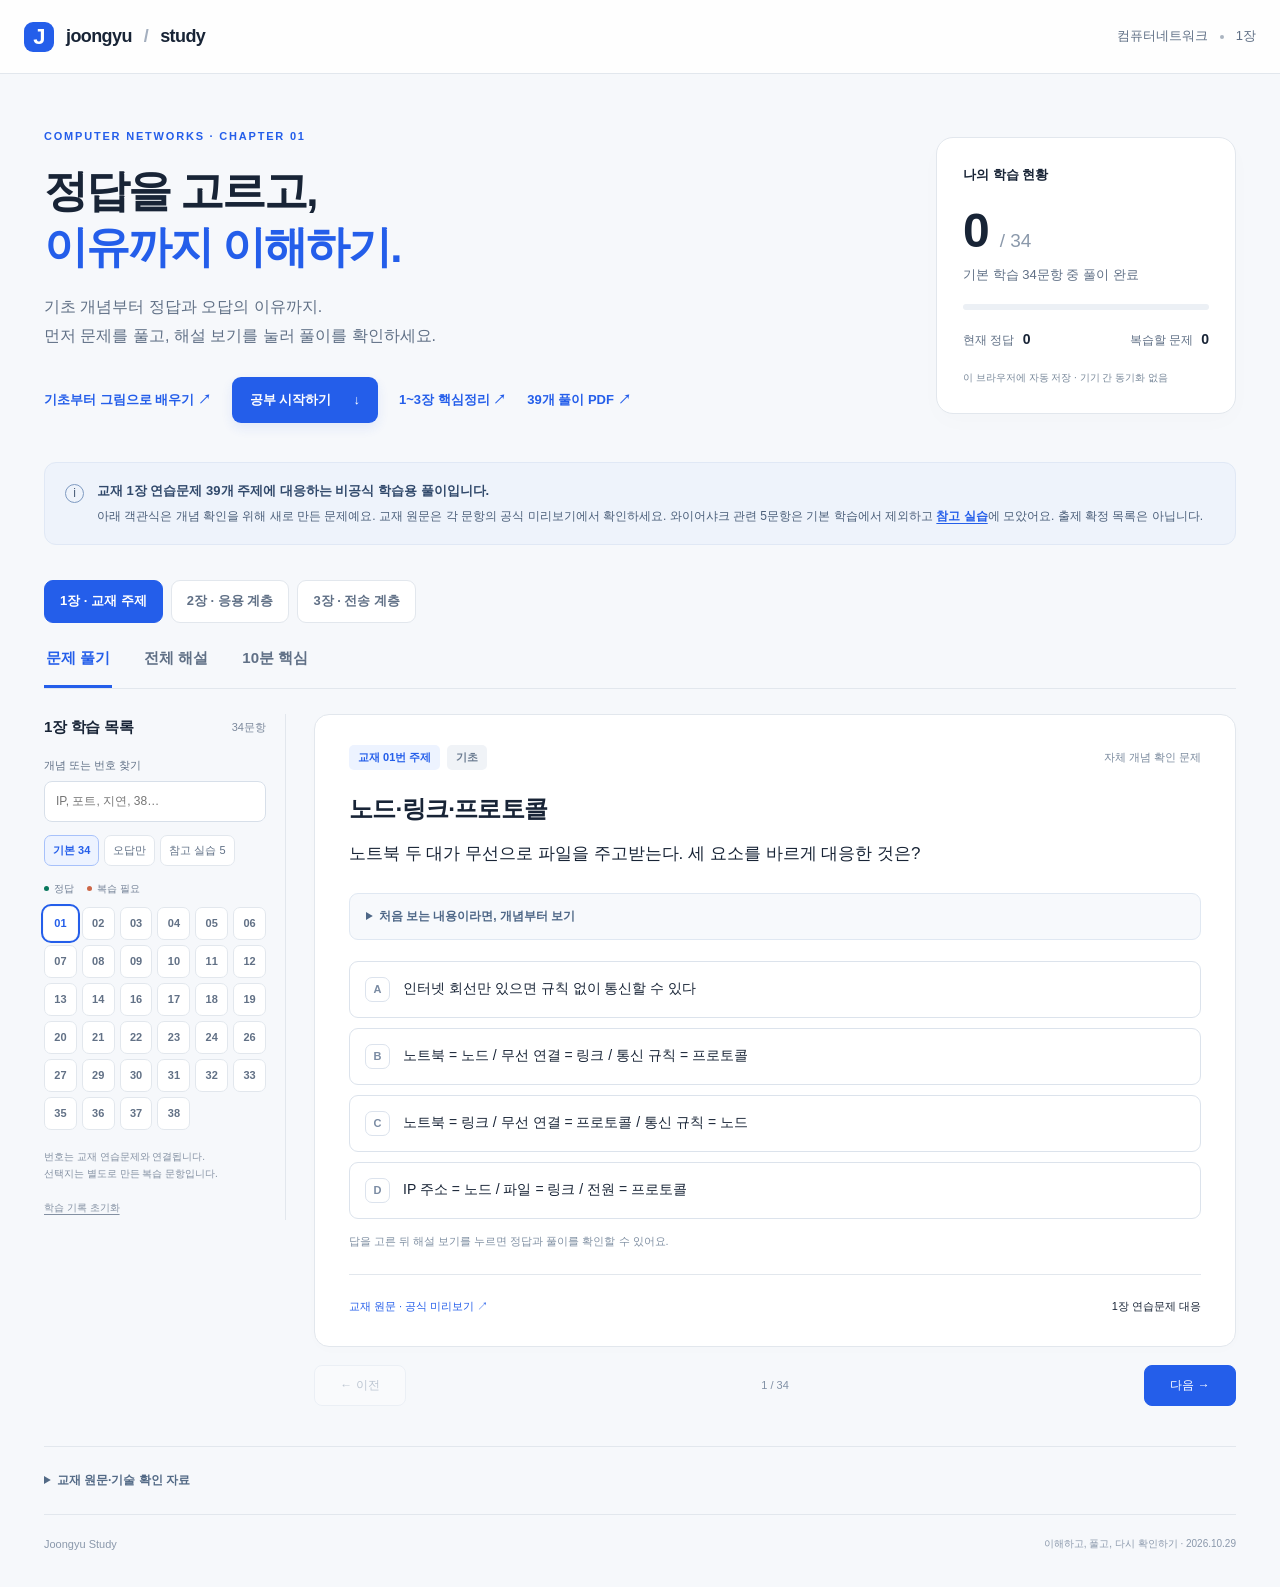
==== commit ae65966c: "Add visual network fundamentals for chapters 1 to 3" ====
--- a/study/index.html
+++ b/study/index.html
@@ -16,7 +16,7 @@
   <header class="topbar"><a class="brand" href="./"><span class="brand-icon">J</span> joongyu<span class="brand-slash">/</span><strong>study</strong></a><span class="top-meta">컴퓨터네트워크 <span class="dot"></span> 1장</span></header>
   <main>
     <section class="hero">
-      <div><p class="eyebrow">COMPUTER NETWORKS · CHAPTER 01</p><h1>정답을 고르고,<br><span>이유까지 이해하기.</span></h1><p class="intro">기초 개념부터 정답과 오답의 이유까지.<br class="desktop-break"> 먼저 문제를 풀고, 해설 보기를 눌러 풀이를 확인하세요.</p><div class="hero-links"><a class="primary-link" href="#workspace">공부 시작하기 <span>↓</span></a><a href="notes.html">1~3장 핵심정리 ↗</a><a href="chapter1-solutions.pdf" target="_blank" rel="noopener">39개 풀이 PDF ↗</a></div></div>
+      <div><p class="eyebrow">COMPUTER NETWORKS · CHAPTER 01</p><h1>정답을 고르고,<br><span>이유까지 이해하기.</span></h1><p class="intro">기초 개념부터 정답과 오답의 이유까지.<br class="desktop-break"> 먼저 문제를 풀고, 해설 보기를 눌러 풀이를 확인하세요.</p><div class="hero-links"><a href="joongyu-network-basics.html">기초부터 그림으로 배우기 ↗</a><a class="primary-link" href="#workspace">공부 시작하기 <span>↓</span></a><a href="notes.html">1~3장 핵심정리 ↗</a><a href="chapter1-solutions.pdf" target="_blank" rel="noopener">39개 풀이 PDF ↗</a></div></div>
       <aside class="progress-card" aria-label="학습 현황"><p>나의 학습 현황</p><div class="progress-number"><strong id="solved-count">0</strong><span>/ 34</span></div><p id="progress-label">기본 학습 34문항 중 풀이 완료</p><div class="track"><div id="progress-fill"></div></div><div class="progress-bottom"><span>현재 정답 <b id="correct-count">0</b></span><span>복습할 문제 <b id="wrong-count">0</b></span></div><small id="save-status">이 브라우저에 자동 저장 · 기기 간 동기화 없음</small></aside>
     </section>
     <div class="scope-note"><span class="note-symbol">i</span><div><strong>교재 1장 연습문제 39개 주제에 대응하는 비공식 학습용 풀이입니다.</strong><p>아래 객관식은 개념 확인을 위해 새로 만든 문제예요. 교재 원문은 각 문항의 공식 미리보기에서 확인하세요. 와이어샤크 관련 5문항은 기본 학습에서 제외하고 <button class="text-button" id="extra-shortcut">참고 실습</button>에 모았어요. 출제 확정 목록은 아닙니다.</p></div></div>
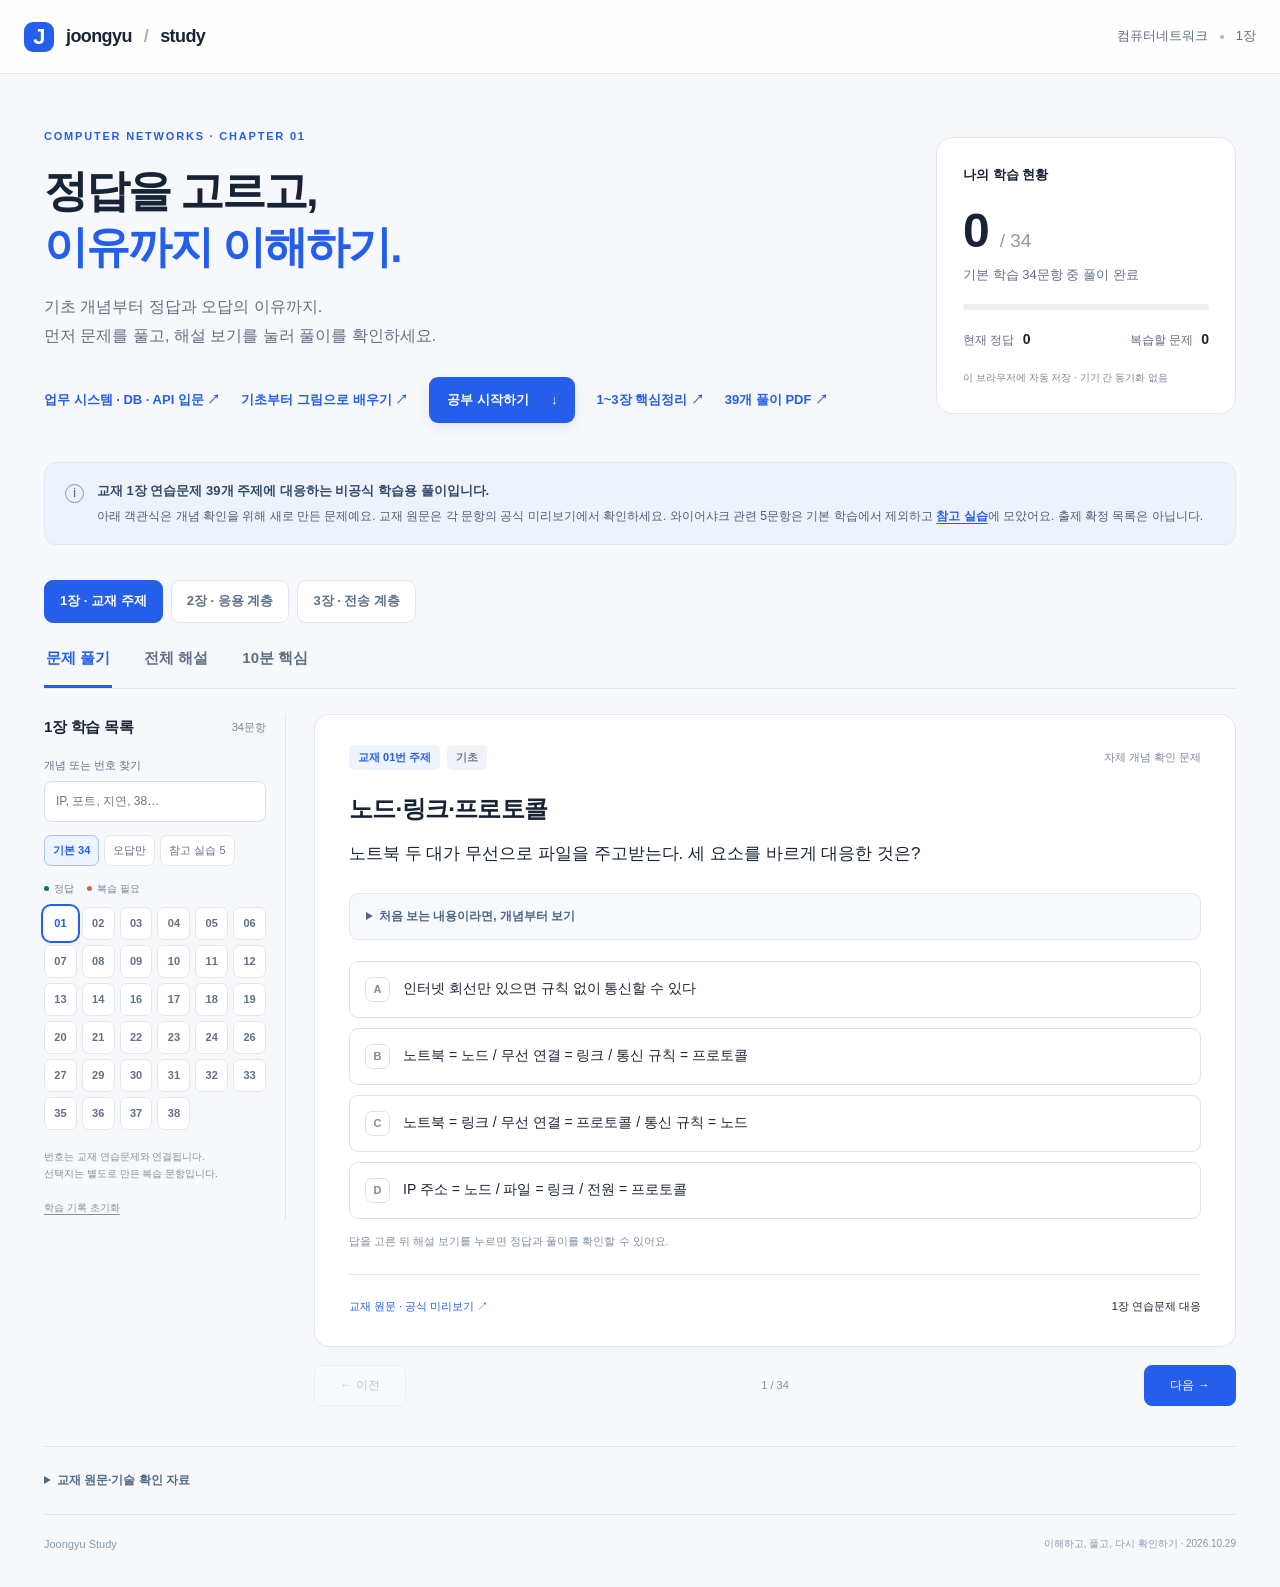
==== commit 082f9304: "Add visual system and database basics for nontechnical teammates" ====
--- a/study/index.html
+++ b/study/index.html
@@ -16,7 +16,7 @@
   <header class="topbar"><a class="brand" href="./"><span class="brand-icon">J</span> joongyu<span class="brand-slash">/</span><strong>study</strong></a><span class="top-meta">컴퓨터네트워크 <span class="dot"></span> 1장</span></header>
   <main>
     <section class="hero">
-      <div><p class="eyebrow">COMPUTER NETWORKS · CHAPTER 01</p><h1>정답을 고르고,<br><span>이유까지 이해하기.</span></h1><p class="intro">기초 개념부터 정답과 오답의 이유까지.<br class="desktop-break"> 먼저 문제를 풀고, 해설 보기를 눌러 풀이를 확인하세요.</p><div class="hero-links"><a href="joongyu-network-basics.html">기초부터 그림으로 배우기 ↗</a><a class="primary-link" href="#workspace">공부 시작하기 <span>↓</span></a><a href="notes.html">1~3장 핵심정리 ↗</a><a href="chapter1-solutions.pdf" target="_blank" rel="noopener">39개 풀이 PDF ↗</a></div></div>
+      <div><p class="eyebrow">COMPUTER NETWORKS · CHAPTER 01</p><h1>정답을 고르고,<br><span>이유까지 이해하기.</span></h1><p class="intro">기초 개념부터 정답과 오답의 이유까지.<br class="desktop-break"> 먼저 문제를 풀고, 해설 보기를 눌러 풀이를 확인하세요.</p><div class="hero-links"><a href="system-basics.html">업무 시스템 · DB · API 입문 ↗</a><a href="joongyu-network-basics.html">기초부터 그림으로 배우기 ↗</a><a class="primary-link" href="#workspace">공부 시작하기 <span>↓</span></a><a href="notes.html">1~3장 핵심정리 ↗</a><a href="chapter1-solutions.pdf" target="_blank" rel="noopener">39개 풀이 PDF ↗</a></div></div>
       <aside class="progress-card" aria-label="학습 현황"><p>나의 학습 현황</p><div class="progress-number"><strong id="solved-count">0</strong><span>/ 34</span></div><p id="progress-label">기본 학습 34문항 중 풀이 완료</p><div class="track"><div id="progress-fill"></div></div><div class="progress-bottom"><span>현재 정답 <b id="correct-count">0</b></span><span>복습할 문제 <b id="wrong-count">0</b></span></div><small id="save-status">이 브라우저에 자동 저장 · 기기 간 동기화 없음</small></aside>
     </section>
     <div class="scope-note"><span class="note-symbol">i</span><div><strong>교재 1장 연습문제 39개 주제에 대응하는 비공식 학습용 풀이입니다.</strong><p>아래 객관식은 개념 확인을 위해 새로 만든 문제예요. 교재 원문은 각 문항의 공식 미리보기에서 확인하세요. 와이어샤크 관련 5문항은 기본 학습에서 제외하고 <button class="text-button" id="extra-shortcut">참고 실습</button>에 모았어요. 출제 확정 목록은 아닙니다.</p></div></div>
